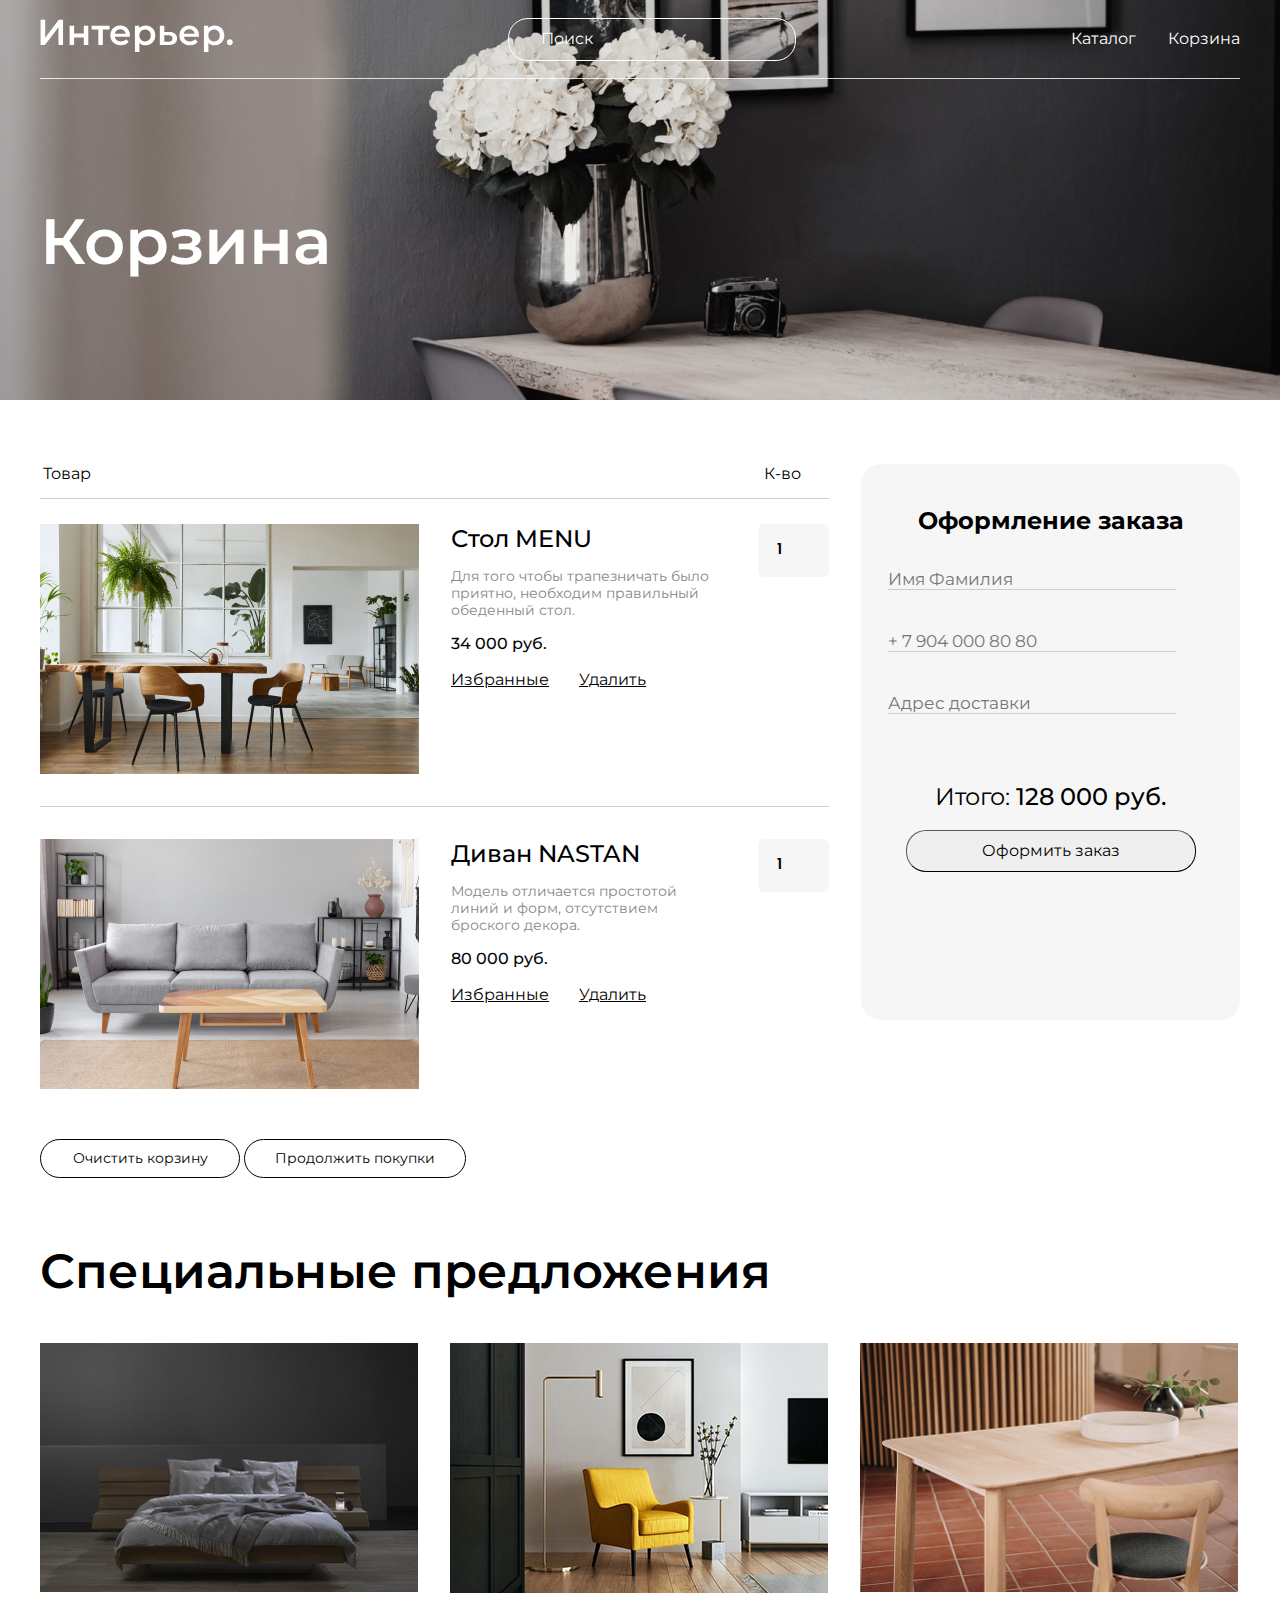
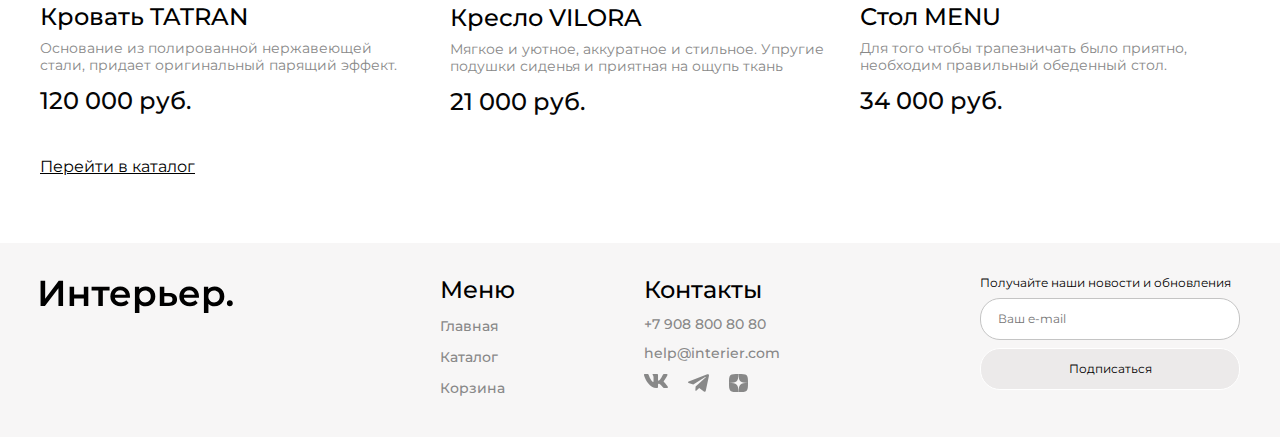
==== cart.html @ 6d40e0f6 "Add files via upload" ====
<!DOCTYPE html>
<html lang="en">

<head>
    <meta charset="UTF-8">
    <meta http-equiv="X-UA-Compatible" content="IE=edge">
    <meta name="viewport" content="width=device-width, initial-scale=1.0">
    <title>Интерьер для вас</title>
    <link rel="preconnect" href="https://fonts.googleapis.com">
    <link rel="preconnect" href="https://fonts.gstatic.com" crossorigin>
    <link
        href="https://fonts.googleapis.com/css2?family=Montserrat:ital,wght@0,100..900;1,100..900&family=Poppins:ital,wght@0,100;0,200;0,300;0,400;0,500;0,600;0,700;0,800;0,900;1,100;1,200;1,300;1,400;1,500;1,600;1,700;1,800;1,900&display=swap"
        rel="stylesheet">
    <link rel="stylesheet" type="text/css" href="./sass/styles.css">
</head>

<body>
    <div class="top top-cart center">
        <header class="header ">
            <a href="index.html">
                <img class="header__logo" src="./svg/logo.svg" alt="Логотип">
            </a>
            <input class="header__search" type="text" placeholder="Поиск" name="header-search" id="header-search">
            <nav class="header-menu">
                <a class=" header-menu__link" href="catalog.html">Каталог</a>
                <a class=" header-menu__link" href="cart.html">Корзина</a>
            </nav>
            <div class="header__mobil">
                <a href="#">
                    <svg width="17" height="16" viewBox="0 0 17 16" fill="none" xmlns="http://www.w3.org/2000/svg">
                        <path
                            d="M2.7515 1.99141C1.59282 3.14838 0.918906 4.70363 0.867092 6.34023C0.815278 7.97682 1.38946 9.57159 2.47264 10.7995C3.55581 12.0275 5.06645 12.7962 6.69672 12.9491C8.29727 13.0991 9.89485 12.6444 11.1757 11.6766L14.5069 15.0085L14.5069 15.0085C14.5897 15.0914 14.6881 15.1571 14.7963 15.2019C14.9046 15.2468 15.0206 15.2698 15.1377 15.2698C15.2549 15.2698 15.3709 15.2468 15.4791 15.2019C15.5873 15.1571 15.6857 15.0914 15.7685 15.0085C15.8514 14.9257 15.9171 14.8274 15.9619 14.7191C16.0068 14.6109 16.0298 14.4949 16.0298 14.3777C16.0298 14.2606 16.0068 14.1446 15.9619 14.0363C15.9171 13.9281 15.8514 13.8298 15.7685 13.7469L15.7685 13.7469L12.4368 10.416C13.4021 9.13496 13.8547 7.53846 13.7038 5.93943C13.5501 4.31054 12.7816 2.80139 11.5547 1.719C10.3277 0.636623 8.73451 0.0623154 7.09916 0.11292C5.46381 0.163525 3.90917 0.835233 2.7515 1.99141ZM2.7515 1.99141L2.82216 2.06217L2.7515 1.99141ZM10.5895 3.25366C11.0271 3.68416 11.3751 4.19703 11.6135 4.76269C11.8518 5.32835 11.9758 5.93561 11.9783 6.54944C11.9808 7.16327 11.8618 7.77152 11.628 8.3391C11.3943 8.90669 11.0505 9.42238 10.6164 9.85642C10.1824 10.2905 9.66668 10.6343 9.09909 10.868C8.53151 11.1018 7.92326 11.2208 7.30943 11.2183C6.6956 11.2158 6.08834 11.0918 5.52268 10.8535C4.95702 10.6151 4.44415 10.2671 4.01365 9.82954C3.15334 8.95509 2.67341 7.77613 2.6784 6.54944C2.6834 5.32275 3.17291 4.14773 4.04032 3.28033C4.90772 2.41292 6.08274 1.92341 7.30943 1.91841C8.53612 1.91342 9.71508 2.39335 10.5895 3.25366Z"
                            fill="white" stroke="white" stroke-width="0.2" />
                    </svg>

                </a>
                <a href="catalog.html">
                    <svg width="20" height="21" viewBox="0 0 20 21" fill="none" xmlns="http://www.w3.org/2000/svg">
                        <rect x="0.800537" y="0.900024" width="4.57143" height="4.57143" fill="white" />
                        <rect x="0.800537" y="8.21429" width="4.57143" height="4.57143" fill="white" />
                        <rect x="0.800537" y="15.5286" width="4.57143" height="4.57143" fill="white" />
                        <rect x="8.11401" y="8.21429" width="4.57143" height="4.57143" fill="white" />
                        <rect x="8.11401" y="15.5286" width="4.57143" height="4.57143" fill="white" />
                        <rect x="8.11401" y="0.900024" width="4.57143" height="4.57143" fill="white" />
                        <rect x="15.4285" y="8.21429" width="4.57143" height="4.57143" fill="white" />
                        <rect x="15.4285" y="15.5286" width="4.57143" height="4.57143" fill="white" />
                        <rect x="15.4285" y="0.900024" width="4.57143" height="4.57143" fill="white" />
                    </svg>

                </a>
                <a href="cart.html">
                    <svg width="25" height="25" viewBox="0 0 25 25" fill="none" xmlns="http://www.w3.org/2000/svg">
                        <path
                            d="M14.5834 20.8334C15.1359 20.8334 15.6658 20.6139 16.0566 20.2232C16.4473 19.8325 16.6667 19.3026 16.6667 18.75C16.6667 18.1975 16.4473 17.6676 16.0566 17.2769C15.6658 16.8862 15.1359 16.6667 14.5834 16.6667C14.0309 16.6667 13.501 16.8862 13.1103 17.2769C12.7196 17.6676 12.5001 18.1975 12.5001 18.75C12.5001 19.3026 12.7196 19.8325 13.1103 20.2232C13.501 20.6139 14.0309 20.8334 14.5834 20.8334ZM7.29174 20.8334C7.84428 20.8334 8.37418 20.6139 8.76488 20.2232C9.15558 19.8325 9.37508 19.3026 9.37508 18.75C9.37508 18.1975 9.15558 17.6676 8.76488 17.2769C8.37418 16.8862 7.84428 16.6667 7.29174 16.6667C6.73921 16.6667 6.20931 16.8862 5.81861 17.2769C5.4279 17.6676 5.20841 18.1975 5.20841 18.75C5.20841 19.3026 5.4279 19.8325 5.81861 20.2232C6.20931 20.6139 6.73921 20.8334 7.29174 20.8334ZM20.873 6.16981C21.133 6.16142 21.3796 6.05223 21.5606 5.86531C21.7416 5.6784 21.8428 5.42842 21.8428 5.16825C21.8428 4.90807 21.7416 4.6581 21.5606 4.47118C21.3796 4.28427 21.133 4.17507 20.873 4.16669H19.674C18.7345 4.16669 17.922 4.81877 17.7178 5.73544L16.4126 11.6125C16.2084 12.5292 15.3959 13.1813 14.4563 13.1813H6.63133L5.12924 7.17085H14.8636C15.1212 7.1591 15.3644 7.0485 15.5425 6.86205C15.7206 6.67561 15.82 6.42767 15.82 6.16981C15.82 5.91195 15.7206 5.66401 15.5425 5.47757C15.3644 5.29113 15.1212 5.18052 14.8636 5.16877H5.12924C4.82473 5.16868 4.5242 5.23802 4.25051 5.37151C3.97682 5.50501 3.73716 5.69915 3.54976 5.93917C3.36236 6.17919 3.23215 6.45878 3.16903 6.75668C3.10591 7.05458 3.11154 7.36295 3.1855 7.65835L4.68758 13.6667C4.79586 14.1002 5.046 14.4851 5.39821 14.7601C5.75042 15.0351 6.18447 15.1845 6.63133 15.1844H14.4563C15.368 15.1845 16.2524 14.8737 16.9636 14.3032C17.6748 13.7328 18.1701 12.9369 18.3678 12.0469L19.674 6.16981H20.873Z"
                            fill="white" />
                    </svg>

                </a>
            </div>

        </header>
        <h1 class="top__title top__title-big">Корзина</h1>
    </div>

    <main class="center">
        <section class="cart-box">
            <div class="cart-box__content">
                <article class="cart-box__header">
                    <p>Товар</p>
                    <p>К-во</p>
                </article>
                <article class="cart cart-pading cart-border">
                    <div class="cart__left">
                        <img class="cart__left_img" src="./img/product_006.jpg" alt="Стол MENU">
                        <div class="cart__info">
                            <a class="cart__name" href="product.html">Стол MENU</a>
                            <p class="cart__text">
                                Для того чтобы трапезничать было приятно, необходим правильный обеденный стол.
                            </p>
                            <p class="cart__price">34 000 руб.</p>
                            <div class="cart__link">
                                <a class="cart__link-text" href="#">Избранные</a>
                                <a class="cart__link-text" href="#">Удалить</a>
                            </div>
                        </div>
                    </div>
                    <input class="cart__count" type="number" min="0" value="1" placeholder="1" name="cart-count1"
                        id="cart-count1">
                </article>
                <article class="cart cart-pading cart-border cart-2">
                    <div class="cart__left">
                        <img class="cart__left_img" src="./img/product_009.jpg" alt="Диван NASTAN">
                        <div class="cart__info">
                            <a class="cart__name" href="product.html">Диван NASTAN</a>
                            <p class="cart__text">
                                Модель отличается простотой линий и форм, отсутствием броского декора.
                            </p>
                            <p class="cart__price">80 000 руб.</p>
                            <div class="cart__link">
                                <a class="cart__link-text" href="#">Избранные</a>
                                <a class="cart__link-text" href="#">Удалить</a>
                            </div>
                        </div>
                    </div>
                    <input class="cart__count" type="number" min="0" value="1" placeholder="1" name="cart-count2"
                        id="cart-count2">
                </article>
                <article class="cart__btn">
                    <button class="cart__button">
                        Очистить корзину
                    </button>
                    <!-- <button class="cart-box__button"> -->
                    <a class="cart__button-link" href="catalog.html">
                        Продолжить покупки
                    </a>
                    <!-- </button> -->
                </article>
            </div>

            <form class="cart-order cart-order__grid" action="#">
                <h3 class="cart-order__head">Оформление заказа</h3>
                <div class="cart-order__info">
                    <input class="cart-order__input" type="text" placeholder="Имя Фамилия" minlength="5" required
                        name="cart-order-name" id="cart-order-name">
                    <input class="cart-order__input" type="tel" placeholder="+ 7 904 000 80 80" required
                        name="cart-order-tel" id="cart-order-tel">
                    <input class="cart-order__input" type="text" placeholder="Адрес доставки" required
                        name="cart-order-adress" id="cart-order-adress">
                </div>
                <article class="cart-order__btn">
                    <p class="cart-order__sum">
                        Итого:
                        <span class="cart-order__sum-span">128 000 руб.</span>
                    </p>
                    <button class="cart-order__button" type="submit">
                        Оформить заказ
                    </button>
                </article>

            </form>
        </section>

        <section class="product-box ">
            <h2 class="product-box__title">Специальные предложения</h2>
            <div class="product-content">
                <article class="product pos-r">
                    <img class="product__img" src="./img/product_cart001.jpg" alt="Кровать TATRAN">
                    <div class="product__button pos-a">
                        <svg width="19" height="21" viewBox="0 0 19 21" fill="none" xmlns="http://www.w3.org/2000/svg">
                            <path
                                d="M4.39111 7V5C4.39111 3.67392 4.9179 2.40215 5.85558 1.46447C6.79326 0.526784 8.06503 0 9.39111 0C10.7172 0 11.989 0.526784 12.9266 1.46447C13.8643 2.40215 14.3911 3.67392 14.3911 5V7H17.3911C17.6563 7 17.9107 7.10536 18.0982 7.29289C18.2858 7.48043 18.3911 7.73478 18.3911 8V20C18.3911 20.2652 18.2858 20.5196 18.0982 20.7071C17.9107 20.8946 17.6563 21 17.3911 21H1.39111C1.1259 21 0.871543 20.8946 0.684006 20.7071C0.49647 20.5196 0.391113 20.2652 0.391113 20V8C0.391113 7.73478 0.49647 7.48043 0.684006 7.29289C0.871543 7.10536 1.1259 7 1.39111 7H4.39111ZM4.39111 9H2.39111V19H16.3911V9H14.3911V11H12.3911V9H6.39111V11H4.39111V9ZM6.39111 7H12.3911V5C12.3911 4.20435 12.075 3.44129 11.5124 2.87868C10.9498 2.31607 10.1868 2 9.39111 2C8.59546 2 7.8324 2.31607 7.26979 2.87868C6.70718 3.44129 6.39111 4.20435 6.39111 5V7Z"
                                fill="#C4C4C4" />
                        </svg>

                        <svg width="24" height="24" viewBox="0 0 24 24" fill="none" xmlns="http://www.w3.org/2000/svg">
                            <path
                                d="M12 21C11.355 20.428 10.626 19.833 9.85502 19.2H9.84502C7.13002 16.98 4.05302 14.468 2.69402 11.458C2.24754 10.4998 2.01093 9.45715 2.00001 8.40003C1.99703 6.94951 2.57879 5.55901 3.61383 4.54279C4.64887 3.52657 6.04981 2.97042 7.50002 3.00003C8.68065 3.00189 9.83586 3.34311 10.828 3.98303C11.264 4.26599 11.6584 4.60828 12 5.00003C12.3435 4.60982 12.7381 4.26773 13.173 3.98303C14.1648 3.34298 15.3197 3.00174 16.5 3.00003C17.9502 2.97042 19.3512 3.52657 20.3862 4.54279C21.4213 5.55901 22.003 6.94951 22 8.40003C21.9898 9.45884 21.7532 10.5032 21.306 11.463C19.947 14.473 16.871 16.984 14.156 19.2L14.146 19.208C13.374 19.837 12.646 20.432 12.001 21.008L12 21ZM7.50002 5.00003C6.56853 4.98837 5.67009 5.34487 5.00002 5.99203C4.35441 6.62619 3.99358 7.49507 3.99994 8.40003C4.01135 9.17053 4.18585 9.92988 4.51202 10.628C5.15353 11.9267 6.01913 13.1021 7.06902 14.1C8.06002 15.1 9.20002 16.068 10.186 16.882C10.459 17.107 10.737 17.334 11.015 17.561L11.19 17.704C11.457 17.922 11.733 18.148 12 18.37L12.013 18.358L12.019 18.353H12.025L12.034 18.346H12.039H12.044L12.062 18.331L12.103 18.298L12.11 18.292L12.121 18.284H12.127L12.136 18.276L12.8 17.731L12.974 17.588C13.255 17.359 13.533 17.132 13.806 16.907C14.792 16.093 15.933 15.126 16.924 14.121C17.9741 13.1236 18.8397 11.9485 19.481 10.65C19.8131 9.94583 19.9901 9.17853 20.0001 8.40003C20.0042 7.49786 19.6435 6.63232 19 6.00003C18.3312 5.34995 17.4326 4.99051 16.5 5.00003C15.3619 4.99035 14.274 5.46739 13.51 6.31103L12 8.05103L10.49 6.31103C9.72609 5.46739 8.6381 4.99035 7.50002 5.00003Z"
                                fill="#C4C4C4" />
                        </svg>

                    </div>
                    <a class="product__name" href="product.html">Кровать TATRAN</a>
                    <p class="product__text">Основание из полированной нержавеющей стали, придает оригинальный
                        парящий эффект.</p>
                    <p class="product__price">120 000 руб.</p>
                </article>
                <article class="product pos-r">
                    <img class="product__img" src="./img/product_cart002.jpg" alt="Желтое кресло">
                    <div class="product__button pos-a">
                        <svg width="19" height="21" viewBox="0 0 19 21" fill="none" xmlns="http://www.w3.org/2000/svg">
                            <path
                                d="M4.39111 7V5C4.39111 3.67392 4.9179 2.40215 5.85558 1.46447C6.79326 0.526784 8.06503 0 9.39111 0C10.7172 0 11.989 0.526784 12.9266 1.46447C13.8643 2.40215 14.3911 3.67392 14.3911 5V7H17.3911C17.6563 7 17.9107 7.10536 18.0982 7.29289C18.2858 7.48043 18.3911 7.73478 18.3911 8V20C18.3911 20.2652 18.2858 20.5196 18.0982 20.7071C17.9107 20.8946 17.6563 21 17.3911 21H1.39111C1.1259 21 0.871543 20.8946 0.684006 20.7071C0.49647 20.5196 0.391113 20.2652 0.391113 20V8C0.391113 7.73478 0.49647 7.48043 0.684006 7.29289C0.871543 7.10536 1.1259 7 1.39111 7H4.39111ZM4.39111 9H2.39111V19H16.3911V9H14.3911V11H12.3911V9H6.39111V11H4.39111V9ZM6.39111 7H12.3911V5C12.3911 4.20435 12.075 3.44129 11.5124 2.87868C10.9498 2.31607 10.1868 2 9.39111 2C8.59546 2 7.8324 2.31607 7.26979 2.87868C6.70718 3.44129 6.39111 4.20435 6.39111 5V7Z"
                                fill="#C4C4C4" />
                        </svg>

                        <svg width="24" height="24" viewBox="0 0 24 24" fill="none" xmlns="http://www.w3.org/2000/svg">
                            <path
                                d="M12 21C11.355 20.428 10.626 19.833 9.85502 19.2H9.84502C7.13002 16.98 4.05302 14.468 2.69402 11.458C2.24754 10.4998 2.01093 9.45715 2.00001 8.40003C1.99703 6.94951 2.57879 5.55901 3.61383 4.54279C4.64887 3.52657 6.04981 2.97042 7.50002 3.00003C8.68065 3.00189 9.83586 3.34311 10.828 3.98303C11.264 4.26599 11.6584 4.60828 12 5.00003C12.3435 4.60982 12.7381 4.26773 13.173 3.98303C14.1648 3.34298 15.3197 3.00174 16.5 3.00003C17.9502 2.97042 19.3512 3.52657 20.3862 4.54279C21.4213 5.55901 22.003 6.94951 22 8.40003C21.9898 9.45884 21.7532 10.5032 21.306 11.463C19.947 14.473 16.871 16.984 14.156 19.2L14.146 19.208C13.374 19.837 12.646 20.432 12.001 21.008L12 21ZM7.50002 5.00003C6.56853 4.98837 5.67009 5.34487 5.00002 5.99203C4.35441 6.62619 3.99358 7.49507 3.99994 8.40003C4.01135 9.17053 4.18585 9.92988 4.51202 10.628C5.15353 11.9267 6.01913 13.1021 7.06902 14.1C8.06002 15.1 9.20002 16.068 10.186 16.882C10.459 17.107 10.737 17.334 11.015 17.561L11.19 17.704C11.457 17.922 11.733 18.148 12 18.37L12.013 18.358L12.019 18.353H12.025L12.034 18.346H12.039H12.044L12.062 18.331L12.103 18.298L12.11 18.292L12.121 18.284H12.127L12.136 18.276L12.8 17.731L12.974 17.588C13.255 17.359 13.533 17.132 13.806 16.907C14.792 16.093 15.933 15.126 16.924 14.121C17.9741 13.1236 18.8397 11.9485 19.481 10.65C19.8131 9.94583 19.9901 9.17853 20.0001 8.40003C20.0042 7.49786 19.6435 6.63232 19 6.00003C18.3312 5.34995 17.4326 4.99051 16.5 5.00003C15.3619 4.99035 14.274 5.46739 13.51 6.31103L12 8.05103L10.49 6.31103C9.72609 5.46739 8.6381 4.99035 7.50002 5.00003Z"
                                fill="#C4C4C4" />
                        </svg>

                    </div>
                    <a class="product__name" href="product.html">Кресло VILORA</a>
                    <p class="product__text">Мягкое и уютное, аккуратное и стильное. Упругие подушки сиденья и
                        приятная на ощупь ткань</p>
                    <p class="product__price">21 000 руб.</p>
                </article>
                <article class="product pos-r">
                    <img class="product__img" src="./img/product_cart003.jpg" alt="Стол MENU">
                    <div class="product__button pos-a">
                        <svg width="19" height="21" viewBox="0 0 19 21" fill="none" xmlns="http://www.w3.org/2000/svg">
                            <path
                                d="M4.39111 7V5C4.39111 3.67392 4.9179 2.40215 5.85558 1.46447C6.79326 0.526784 8.06503 0 9.39111 0C10.7172 0 11.989 0.526784 12.9266 1.46447C13.8643 2.40215 14.3911 3.67392 14.3911 5V7H17.3911C17.6563 7 17.9107 7.10536 18.0982 7.29289C18.2858 7.48043 18.3911 7.73478 18.3911 8V20C18.3911 20.2652 18.2858 20.5196 18.0982 20.7071C17.9107 20.8946 17.6563 21 17.3911 21H1.39111C1.1259 21 0.871543 20.8946 0.684006 20.7071C0.49647 20.5196 0.391113 20.2652 0.391113 20V8C0.391113 7.73478 0.49647 7.48043 0.684006 7.29289C0.871543 7.10536 1.1259 7 1.39111 7H4.39111ZM4.39111 9H2.39111V19H16.3911V9H14.3911V11H12.3911V9H6.39111V11H4.39111V9ZM6.39111 7H12.3911V5C12.3911 4.20435 12.075 3.44129 11.5124 2.87868C10.9498 2.31607 10.1868 2 9.39111 2C8.59546 2 7.8324 2.31607 7.26979 2.87868C6.70718 3.44129 6.39111 4.20435 6.39111 5V7Z"
                                fill="#C4C4C4" />
                        </svg>

                        <svg width="24" height="24" viewBox="0 0 24 24" fill="none" xmlns="http://www.w3.org/2000/svg">
                            <path
                                d="M12 21C11.355 20.428 10.626 19.833 9.85502 19.2H9.84502C7.13002 16.98 4.05302 14.468 2.69402 11.458C2.24754 10.4998 2.01093 9.45715 2.00001 8.40003C1.99703 6.94951 2.57879 5.55901 3.61383 4.54279C4.64887 3.52657 6.04981 2.97042 7.50002 3.00003C8.68065 3.00189 9.83586 3.34311 10.828 3.98303C11.264 4.26599 11.6584 4.60828 12 5.00003C12.3435 4.60982 12.7381 4.26773 13.173 3.98303C14.1648 3.34298 15.3197 3.00174 16.5 3.00003C17.9502 2.97042 19.3512 3.52657 20.3862 4.54279C21.4213 5.55901 22.003 6.94951 22 8.40003C21.9898 9.45884 21.7532 10.5032 21.306 11.463C19.947 14.473 16.871 16.984 14.156 19.2L14.146 19.208C13.374 19.837 12.646 20.432 12.001 21.008L12 21ZM7.50002 5.00003C6.56853 4.98837 5.67009 5.34487 5.00002 5.99203C4.35441 6.62619 3.99358 7.49507 3.99994 8.40003C4.01135 9.17053 4.18585 9.92988 4.51202 10.628C5.15353 11.9267 6.01913 13.1021 7.06902 14.1C8.06002 15.1 9.20002 16.068 10.186 16.882C10.459 17.107 10.737 17.334 11.015 17.561L11.19 17.704C11.457 17.922 11.733 18.148 12 18.37L12.013 18.358L12.019 18.353H12.025L12.034 18.346H12.039H12.044L12.062 18.331L12.103 18.298L12.11 18.292L12.121 18.284H12.127L12.136 18.276L12.8 17.731L12.974 17.588C13.255 17.359 13.533 17.132 13.806 16.907C14.792 16.093 15.933 15.126 16.924 14.121C17.9741 13.1236 18.8397 11.9485 19.481 10.65C19.8131 9.94583 19.9901 9.17853 20.0001 8.40003C20.0042 7.49786 19.6435 6.63232 19 6.00003C18.3312 5.34995 17.4326 4.99051 16.5 5.00003C15.3619 4.99035 14.274 5.46739 13.51 6.31103L12 8.05103L10.49 6.31103C9.72609 5.46739 8.6381 4.99035 7.50002 5.00003Z"
                                fill="#C4C4C4" />
                        </svg>

                    </div>
                    <a class="product__name" href="product.html">Стол MENU</a>
                    <p class="product__text">Для того чтобы трапезничать было приятно, необходим правильный
                        обеденный стол.</p>
                    <p class="product__price">34 000 руб.</p>
                </article>

            </div>
        </section>
        <a href="catalog.html" class="catalog-link">Перейти в каталог</a>

    </main>

    <footer class="footer center">
        <a class="footer__logo" href="index.html">
            <img src="./svg/logo_black.svg" alt="Логотип">
        </a>
        <div class="footer__content">
            <section class="footer__info">
                <article class="footer__item">
                    <h4 class="footer__head">Меню</h4>
                    <nav class="footer__nav">
                        <ul>
                            <li><a class="footer__link " href="index.html">Главная</a></li>
                            <li><a class="footer__link " href="catalog.html">Каталог</a></li>
                            <li><a class="footer__link " href="cart.html">Корзина</a></li>
                        </ul>
                    </nav>
                </article>
                <article class="footer__item">
                    <h4 class="footer__head">Контакты</h4>
                    <a class="footer__link " href="tel:+79088008080">+7 908 800 80 80</a>
                    <a class="footer__link " href="malito:help@interier.com">help@interier.com</a>
                    <div class="footer__icons">
                        <a class="footer__link " href="#">
                            <svg width="24" height="14" viewBox="0 0 24 14" fill="none"
                                xmlns="http://www.w3.org/2000/svg">
                                <path fill-rule="evenodd" clip-rule="evenodd" class="footer__svg-fill"
                                    d="M23.45 0.948C23.616 0.402 23.45 0 22.655 0H20.03C19.362 0 19.054 0.347 18.887 0.73C18.887 0.73 17.552 3.926 15.661 6.002C15.049 6.604 14.771 6.795 14.437 6.795C14.27 6.795 14.019 6.604 14.019 6.057V0.948C14.019 0.292 13.835 0 13.279 0H9.151C8.734 0 8.483 0.304 8.483 0.593C8.483 1.214 9.429 1.358 9.526 3.106V6.904C9.526 7.737 9.373 7.888 9.039 7.888C8.149 7.888 5.984 4.677 4.699 1.003C4.45 0.288 4.198 0 3.527 0H0.9C0.15 0 0 0.347 0 0.73C0 1.412 0.89 4.8 4.145 9.281C6.315 12.341 9.37 14 12.153 14C13.822 14 14.028 13.632 14.028 12.997V10.684C14.028 9.947 14.186 9.8 14.715 9.8C15.105 9.8 15.772 9.992 17.33 11.467C19.11 13.216 19.403 14 20.405 14H23.03C23.78 14 24.156 13.632 23.94 12.904C23.702 12.18 22.852 11.129 21.725 9.882C21.113 9.172 20.195 8.407 19.916 8.024C19.527 7.533 19.638 7.314 19.916 6.877C19.916 6.877 23.116 2.451 23.449 0.948H23.45Z" />
                            </svg>
                        </a>
                        <a class="footer__link " href="#">
                            <svg width="21" height="18" viewBox="0 0 21 18" fill="none"
                                xmlns="http://www.w3.org/2000/svg">
                                <path class="footer__svg-fill"
                                    d="M19.2957 0.363004L0.690684 7.57461C-0.0580144 7.91045 -0.311245 8.58298 0.509724 8.94798L5.28271 10.4727L16.8232 3.30353C17.4533 2.85347 18.0984 2.97348 17.5433 3.46858L7.63159 12.4893L7.32024 16.3069C7.60862 16.8964 8.13666 16.8991 8.47348 16.6061L11.2157 13.998L15.9122 17.533C17.003 18.1821 17.5965 17.7632 17.8312 16.5735L20.9117 1.91163C21.2315 0.447168 20.6861 -0.19809 19.2957 0.363004Z" />
                            </svg>
                        </a>
                        <a class="footer__link" href="#">
                            <svg width="19" height="18" viewBox="0 0 19 18" fill="none"
                                xmlns="http://www.w3.org/2000/svg">
                                <path class="footer__svg-fill"
                                    d="M11.3326 10.7357C9.83979 12.195 9.73122 14.0143 9.60229 18C13.5244 18 16.2319 17.9871 17.6298 16.7014C18.9869 15.3771 19.0005 12.69 19.0005 9.09643C14.7934 9.225 12.873 9.32143 11.3326 10.7357ZM0.00050354 9.09643C0.00050354 12.69 0.014075 15.3771 1.37122 16.7014C2.76907 17.9871 5.47657 18 9.39872 18C9.263 14.0143 9.16122 12.195 7.66836 10.7357C6.128 9.32143 4.20765 9.21857 0.00050354 9.09643ZM9.39872 0C5.48336 0 2.76907 0.0128571 1.37122 1.29857C0.014075 2.62286 0.00050354 5.31 0.00050354 8.90357C4.20765 8.775 6.128 8.67857 7.66836 7.26429C9.16122 5.805 9.26979 3.98571 9.39872 0ZM11.3326 7.26429C9.83979 5.805 9.73122 3.98571 9.60229 0C13.5244 0 16.2319 0.0128571 17.6298 1.29857C18.9869 2.62286 19.0005 5.31 19.0005 8.90357C14.7934 8.775 12.873 8.67857 11.3326 7.26429Z" />
                            </svg>
                        </a>
                    </div>
                </article>
            </section>
            <form class="footer-form">
                <p class="footer-form__news">Получайте наши новости и обновления</p>
                <input class="footer-form__mail" type="email" placeholder="Ваш e-mail" name="footer-mail"
                    id="footer-mail">
                <button class="footer-form__button">Подписаться</button>
            </form>

        </div>
    </footer>

</body>

</html>
---- sass/styles.css ----
@charset "UTF-8";
* {
  margin: 0;
  padding: 0;
}

body {
  font-family: "Montserrat", serif;
}

a {
  font-family: inherit;
  font-weight: normal;
  text-decoration: none;
  font-size: 16px;
  line-height: 24px;
  color: #ffffff;
}
a:hover {
  font-family: inherit;
  text-decoration: underline;
  transition: background-color 1s;
}

ul {
  list-style-type: none;
}

input {
  font-family: inherit;
}
input::-moz-placeholder {
  font-family: inherit;
  font-size: 1.2em;
}
input::placeholder {
  font-family: inherit;
  font-size: 1.2em;
}

button {
  font-family: inherit;
}
button::-moz-placeholder {
  font-family: inherit;
}
button::placeholder {
  font-family: inherit;
}
button:hover {
  transition: background-color 1s;
}

.center {
  padding-left: calc(50% - 600px);
  padding-right: calc(50% - 600px);
}

.pos-r {
  position: relative;
}

.pos-a {
  position: absolute;
  z-index: 1;
}

.top {
  background-repeat: no-repeat;
  background-size: cover;
  background-position: center;
  border: 2px;
}
.top-index {
  height: 735px;
  background-image: url(../img/header_index.jpg);
}
.top-catalog {
  height: 400px;
  background-image: url(../img/header_catalog.jpg);
}
.top-cart {
  height: 400px;
  background-image: url(../img/header_cart.jpg);
}
.top__content {
  width: 792px;
  margin-top: 34px;
  padding-bottom: 32px;
  display: flex;
  flex-direction: column;
  flex-wrap: wrap;
  gap: 16px;
}
.top__title {
  /* Для заголовка h1 (Всё, чего заслуживает ваш дом): */
  margin-top: 30px;
  max-width: 95%;
  font-weight: 600;
  font-size: 64px;
  line-height: 70px;
  color: #ffffff;
}
.top__title-big {
  margin-top: 127px;
}
.top__text {
  /* Параграфу p (Наша мебель — ваше отражение): */
  font-size: 24px;
  line-height: 32px;
  color: #ffffff;
}

.header {
  padding-top: 17.5px;
  padding-bottom: 17.5px;
  border-bottom: 0.5px solid rgba(255, 255, 255, 0.8);
  display: flex;
  justify-content: space-between;
  align-items: center;
  flex-wrap: wrap;
  /* &__logo { } */
}
.header__search {
  width: 288px;
  background: transparent;
  outline: none;
  border: 1px solid #ffffff;
  box-sizing: border-box;
  border-radius: 20px;
  padding-left: 32px;
  padding-top: 10.5px;
  padding-bottom: 10.5px;
  font-weight: normal;
  font-size: 16px;
  line-height: 20px;
  color: #ffffff;
}
.header__search::-moz-placeholder {
  font-size: 16px;
  color: #ffffff;
}
.header__search::placeholder {
  font-size: 16px;
  color: #ffffff;
}
.header__search:focus {
  border: 1px solid #ffffff;
  outline: none;
  color: #ffffff;
}
.header-menu {
  display: flex;
  flex-direction: row;
  align-items: center;
  flex-wrap: wrap;
  gap: 32px;
  /* &__item {} */
  /* &__item {} */
}
.header-menu__link {
  /* Для верхних ссылок «Каталог» и «Корзина» в шапке сайта: */
  line-height: 20px;
}
.header__mobil {
  display: none;
}

.for {
  margin-top: 64px;
}
.for__title {
  font-weight: 600;
  font-size: 48px;
  line-height: 100%;
  /* text-align: center; */
}
.for__content {
  margin-top: 32px;
  display: grid;
  grid-template-columns: repeat(12, 1fr);
  flex-wrap: wrap;
  -moz-column-gap: 32px;
       column-gap: 32px;
  row-gap: 31px;
}
.for__content_cat {
  -moz-column-gap: 31px;
       column-gap: 31px;
  row-gap: 58px;
}
.for__item {
  height: 415px;
  grid-column: span 4;
  font-weight: 600;
  font-size: 34px;
  line-height: 41.45px;
  color: #ffffff;
  display: flex;
  flex-direction: row;
  align-items: center;
  justify-content: center;
  background-repeat: no-repeat;
  background-size: cover;
  background-position: center;
}
.for__item_big {
  grid-column: span 6;
}
.for__item-1 {
  background-image: url(../img/for-1.jpg);
}
.for__item-2 {
  background-image: url(../img/for-2.jpg);
}
.for__item-3 {
  background-image: url(../img/for-3.jpg);
}
.for__item-4 {
  background-image: url(../img/for-4.jpg);
}
.for__item-5 {
  background-image: url(../img/for-5.jpg);
}
.for__item-11 {
  background-image: url(../img/product_cat001.jpg);
}
.for__item-12 {
  background-image: url(../img/product_cat002.jpg);
}
.for__item-13 {
  background-image: url(../img/product_cat003.jpg);
}
.for__item-14 {
  background-image: url(../img/product_cat004.jpg);
}
.for__item-15 {
  background-image: url(../img/product_cat005.jpg);
}
.for__item-16 {
  background-image: url(../img/product_cat006.jpg);
}
.for__item-cat {
  grid-column: span 4;
}
.for__cat {
  width: 378px;
  height: 250px;
  display: flex;
  flex-direction: row;
  align-items: start;
  justify-content: right;
  gap: 21px;
}
.for__cat:hover .for__icon {
  display: block;
}
.for__icon {
  height: 20px;
  padding-top: 10px;
  padding-right: 10px;
  display: none;
}
.for__name {
  /* Заголовку h3 (Кресло VILORA): */
  display: block;
  margin-top: 10px;
  text-decoration: none;
  font-weight: 500;
  font-size: 24px;
  font-style: normal;
  line-height: 29px;
  color: #000000;
}
.for__text {
  /* Параграфу p (Мягкое и уютное, аккуратное и стильное. Упругие подушки, сиденья и приятная на ощупь ткань): */
  margin-top: 8px;
  font-size: 14px;
  font-style: normal;
  font-weight: normal;
  line-height: 17px;
  color: #888888;
}
.for__price {
  margin-top: 22px;
  font-weight: 500;
  font-size: 24px;
  line-height: 100%;
  color: #050505;
}

.product-box {
  margin-top: 64px;
  /* .product-box__link{} */
}
.product-box__title {
  /* Заголовку h2 (Специальные предложения): */
  font-style: normal;
  font-weight: 600;
  font-size: 48px;
  line-height: 59px;
  color: #000000;
}

.product-content {
  margin-top: 32px;
  display: flex;
  flex-wrap: wrap;
  -moz-column-gap: 32px;
       column-gap: 32px;
  row-gap: 56px;
}

.product {
  padding-top: 10px;
  width: 378px;
  display: flex;
  flex-direction: column;
}
.product:hover .product__button {
  opacity: 1;
  overflow: visible;
}
.product__button {
  position: absolute;
  top: 10px;
  right: 10px;
  display: flex;
  gap: 21px;
  overflow: hidden;
  opacity: 0;
}
.product__icon {
  width: 20px;
  height: 20px;
  padding-top: 10px;
  padding-right: 10px;
}
.product__name {
  /* Заголовку h3 (Кресло VILORA): */
  margin-top: 10px;
  text-decoration: none;
  font-weight: 500;
  font-size: 24px;
  font-style: normal;
  line-height: 29px;
  color: #000000;
}
.product__text {
  /* Параграфу p (Мягкое и уютное, аккуратное и стильное. Упругие подушки, сиденья и приятная на ощупь ткань): */
  margin-top: 9px;
  font-size: 14px;
  font-style: normal;
  font-weight: normal;
  line-height: 17px;
  color: #888888;
}
.product__price-box {
  display: flex;
  flex-direction: row;
  flex-wrap: nowrap;
  gap: 32px;
}
.product__price {
  margin-top: 12px;
  font-weight: 500;
  font-size: 24px;
  line-height: 29px;
  color: #050505;
}
.product__sale {
  /* Параграфу p (21 000): */
  color: #050505;
}
.product__through {
  /* Параграфу p (28 000): */
  color: #888888;
  text-decoration-line: line-through;
}

.catalog-link {
  /* Ссылке <a href="catalog.html">Перейти в каталог</a> */
  font-weight: 400;
  font-size: 16px;
  line-height: 24px;
  text-decoration: underline;
  text-decoration-style: solid;
  text-decoration-thickness: Auto;
  color: #000000;
  display: block;
  margin-top: 39px;
}
.catalog-link:hover {
  color: #888888;
  text-decoration: none;
}

.footer {
  margin-top: 64px;
  padding-top: 32px;
  padding-bottom: 40px;
  background-color: #F7F6F6;
  display: flex;
  justify-content: space-between;
  flex-wrap: wrap;
}
.footer__logo {
  margin-top: 5px;
}
.footer__content {
  box-sizing: border-box;
  width: 800px;
  display: flex;
  justify-content: space-between;
  flex-wrap: wrap;
}
.footer__info {
  display: flex;
  gap: 129px;
  align-content: space-between;
}
.footer__item {
  display: flex;
  flex-direction: column;
  gap: 12px;
}
.footer__head {
  /* Заголовку h4 (Меню и Контакты): */
  font-weight: 500;
  font-size: 24px;
  line-height: 29px;
  color: #000000;
}
.footer__nav > ul {
  display: flex;
  flex-direction: column;
  gap: 12px;
}
.footer__link {
  /* Нижним ссылкам в подвале сайта (Главная, Каталог, Корзина, номер телефона и email): */
  font-weight: 500;
  font-size: 14px;
  line-height: 17px;
  text-decoration: none;
  color: #888888;
}
.footer__icons {
  display: flex;
  flex-direction: row;
  gap: 20px;
}
.footer__svg-fill {
  fill: #888888;
}
.footer__svg-fill:hover {
  fill: #000000;
}
.footer-form {
  box-sizing: border-box;
  display: flex;
  flex-direction: column;
  gap: 8px;
}
.footer-form__news {
  /* Параграфу p (Получайте наши новости и обновления): */
  font-size: 12px;
  line-height: 15px;
  color: #000000;
  font-weight: 400;
}
.footer-form__mail {
  /* Полю ввода <input type="email">: */
  width: 260px;
  background: #ffffff;
  border: 1px solid #c4c4c4;
  box-sizing: border-box;
  border-radius: 20px;
  color: #c4c4c4;
  font-weight: 400;
  font-size: 12px;
  line-height: 15px;
  padding-left: 17px;
  padding-top: 12px;
  padding-bottom: 13px;
}
.footer-form__mail::-moz-placeholder {
  font-size: 12px;
}
.footer-form__mail::placeholder {
  font-size: 12px;
}
.footer-form__button {
  /* Кнопке <button>Подписаться</button>: */
  width: 260px;
  font-family: inherit;
  background: rgba(222, 215, 215, 0.41);
  border: 1px solid #ffffff;
  box-sizing: border-box;
  border-radius: 20px;
  font-size: 12px;
  line-height: 15px;
  color: #000000;
  font-weight: 400;
  padding-top: 12px;
  padding-bottom: 13px;
}
.footer-form__button:hover {
  border: 1px solid #000000;
  background-color: #000000;
  color: #ffffff;
}

.menu-catalog {
  display: flex;
  flex-direction: row;
  align-items: center;
  justify-content: space-between;
  margin-bottom: 9px;
}

.nav-catalog {
  display: flex;
  flex-direction: row;
  gap: 10px;
}
.nav-catalog__link {
  /* Для верхних ссылок «Каталог» и «Корзина» в шапке сайта: */
  font-weight: 400;
  font-size: 16px;
  line-height: 32px;
  color: #000000;
  text-decoration: none;
}

.select-catalog {
  display: flex;
  flex-wrap: wrap;
  gap: 10px;
}
.select-catalog__btn {
  -webkit-appearance: none;
     -moz-appearance: none;
          appearance: none;
  background-image: url(../svg/Polygon1.svg);
  background-color: #ffffff;
  background-position: calc(100% - 22px) center;
  background-repeat: no-repeat;
  box-sizing: border-box;
  font-family: inherit;
  text-align: left;
  font-size: 16px;
  line-height: 19.5px;
  color: #000000;
  border: 1px solid #c4c4c4;
  border-radius: 20px;
  padding-left: 21px;
  padding-top: 9px;
  padding-bottom: 11px;
}
.select-catalog__filter {
  font-weight: 500;
  width: 182px;
}
.select-catalog__filter-link {
  text-decoration: none;
  display: inline-block;
  font-family: inherit;
}
.select-catalog__filter-link:hover {
  text-decoration: none;
  font-family: inherit;
}
.select-catalog__popularity {
  font-weight: 400;
  width: 227px;
}

.form-filter {
  max-width: 541.5px;
  top: calc(100% + 14px);
  right: 0;
  box-shadow: 0px 4px 67px 12px rgba(0, 0, 0, 0.32);
  box-sizing: border-box;
  background-color: #fff;
  padding: 40px 48px;
  display: flex;
  flex-direction: column;
}
.form-filter__info {
  display: flex;
  -moz-column-gap: 65px;
       column-gap: 65px;
}
.form-filter__type {
  width: 190.5px;
  display: flex;
  flex-direction: column;
  gap: 32px;
}
.form-filter__btn {
  display: flex;
  justify-content: flex-end;
}
.form-filter__submit {
  margin-top: 36px;
  padding-top: 10px;
  padding-bottom: 10px;
  border-radius: 20px;
  background-color: transparent;
  width: 190px;
  font-weight: 400;
  font-size: 16px;
  line-height: 19.5px;
  text-align: center;
}

.filter {
  border: 0; /* Черная граница */
  font-weight: 400;
  font-size: 14px;
  line-height: 17.07px;
  background-color: transparent;
}
.filter__legend {
  margin-bottom: 14px;
  font-weight: 500;
  font-size: 16px;
  line-height: 19.5px;
}
.filter__check {
  margin-top: 2px;
  display: flex;
  row-gap: 14px;
  flex-direction: column;
}
.filter__radio {
  display: none; /* Скрываем стандартные радиокнопки */
}
.filter__radio + label {
  /* Устанавливаем относительное позиционирование метки */
  position: relative;
  /* Меняем курсор мыши при наведении на метку */
  cursor: pointer;
  /* Добавляем отступ слева для размещения стилизованного элемента */
  padding-left: 29px;
}
.filter__radio + label::before {
  content: ""; /* Содержимое пусто, но стиль будет применен */
  position: absolute; /* Устанавливаем абсолютное позиционирование */
  left: 0; /* Выравниваем по левой стороне метки */
  top: 50%; /* Центрируем по вертикали относительно метки */
  transform: translateY(-50%); /* Поправка для точного центрирования */
  width: 15px; /* Ширина стилизованного элемента */
  height: 15px; /* Высота стилизованного элемента */
  border: 1px solid #888888; /* Черная граница */
  border-radius: 50%; /* Скругляем углы до состояния круга */
  background: #fff; /* Белый фон внутри элемента */
}
.filter__radio:checked + label::before {
  content: ""; /* Содержимое пусто, но стиль будет применен */
  position: absolute; /* Устанавливаем абсолютное позиционирование */
  left: 0; /* Выравниваем по левой стороне метки */
  top: 50%; /* Центрируем по вертикали относительно метки */
  transform: translateY(-50%); /* Поправка для точного центрирования */
  width: 15px; /* Ширина стилизованного элемента */
  height: 15px; /* Высота стилизованного элемента */
  border: 1px solid #000000; /* Черная граница */
  border-radius: 50%; /* Скругляем углы до состояния круга */
  background: #fff; /* Белый фон внутри элемента */
}
.filter__radio:checked + label::after {
  content: ""; /* Содержимое пусто, но стиль будет применен */
  position: absolute; /* Устанавливаем абсолютное позиционирование */
  left: 5px; /* Выравниваем по левой стороне метки со сдвигом */
  top: 50%; /* Центрируем по вертикали относительно метки */
  transform: translateY(-50%); /* Поправка для точного центрирования */
  width: 8.5px; /* Ширина кружка внутри стилизованного элемента */
  height: 8px; /* Высота кружка внутри стилизованного элемента */
  background-image: url(../svg/Vector1.svg);
}
.filter__color {
  display: grid;
  grid-template-columns: repeat(7, 1fr);
  grid-template-rows: 15px 15px;
  row-gap: 14px;
}

.label {
  /* Устанавливаем относительное позиционирование метки */
  position: relative;
  /* Добавляем отступ слева для размещения стилизованного элемента */
  padding-left: 29px;
  /* Меняем курсор мыши при наведении на метку */
  cursor: pointer;
}
.label::before {
  content: ""; /* Содержимое пусто, но стиль будет применен */
  position: absolute; /* Устанавливаем абсолютное позиционирование */
  left: 0; /* Выравниваем по левой стороне метки */
  top: 50%; /* Центрируем по вертикали относительно метки */
  transform: translateY(-50%); /* Поправка для точного центрирования */
  width: 14px; /* Ширина стилизованного элемента */
  height: 14px; /* Высота стилизованного элемента */
  border-radius: 0; /* Небольшое скругление углов */
}

.checkbox {
  display: none; /* Скрываем стандартные флажки */
}
.checkbox:checked + .label::before {
  width: 15px; /* Ширина стилизованного элемента */
  height: 15px; /* Высота стилизованного элемента */
  border: 1px solid #000000; /* Черная граница */
}
.checkbox:checked + .label::after {
  content: ""; /* Содержимое пусто, но стиль будет применен */
  position: absolute; /* Устанавливаем абсолютное позиционирование */
  left: 4px; /* Выравниваем по левой стороне метки со сдвигом */
  top: 50%; /* Центрируем по вертикали относительно метки */
  transform: translateY(-50%); /* Поправка для точного центрирования */
  width: 8.5px; /* Ширина кружка внутри стилизованного элемента */
  height: 8px; /* Высота кружка внутри стилизованного элемента */
  background-repeat: no-repeat;
  background-position: center;
}
.checkbox:checked + .label::after {
  background-image: url("data:image/svg+xml;charset=UTF-8,%3csvg width='8' height='8' viewBox='0 0 8 8' fill='none' xmlns='http://www.w3.org/2000/svg'%3e%3cpath d='M1 3.5L4.5 7L7.5 1' stroke='black'/%3e%3c/svg%3e ");
}
.checkbox-item:nth-child(2) > .checkbox:checked + .label::after {
  background-image: url("data:image/svg+xml;charset=UTF-8,%3csvg width='8' height='8' viewBox='0 0 8 8' fill='none' xmlns='http://www.w3.org/2000/svg'%3e%3cpath d='M1 3.5L4.5 7L7.5 1' stroke='black'/%3e%3c/svg%3e ");
}
.checkbox-item:nth-child(2) > .checkbox:checked + .label::after {
  background-image: url("data:image/svg+xml;charset=UTF-8,%3csvg width='8' height='8' viewBox='0 0 8 8' fill='none' xmlns='http://www.w3.org/2000/svg'%3e%3cpath d='M1 3.5L4.5 7L7.5 1' stroke='white'/%3e%3c/svg%3e ");
}
.checkbox-color1::before {
  border: 1px solid #888888;
  background: #ffffff;
}
.checkbox-color2::before {
  background: #000000;
  border: 1px solid #000000;
}
.checkbox-color3::before {
  background: #737373;
  border: 1px solid #737373;
}
.checkbox-color4::before {
  background: #ff0000;
  border: 1px solid #ff0000;
}
.checkbox-color5::before {
  background: #ff7a41;
  border: 2px solid #ff7a41;
}
.checkbox-color6::before {
  background: #f2cb01;
  border: 1px solid #f2cb01;
}
.checkbox-color7::before {
  background: #00bf2a;
  border: 1px solid #00bf2a;
}
.checkbox-color11::before {
  background: #1ccc97;
  border: 1px solid #1ccc97;
}
.checkbox-color12::before {
  background: #009fe3;
  border: 1px solid #009fe3;
}
.checkbox-color13::before {
  background: #000af8;
  border: 1px solid #000af8;
}
.checkbox-color14::before {
  background: #6710d6;
  border: 1px solid #6710d6;
}
.checkbox-color15::before {
  background: #9d0db5;
  border: 1px solid #9d0db5;
}
.checkbox-color16::before {
  background: #d89aff;
  border: 1px solid #d89aff;
}
.checkbox-color17::before {
  background: #ff65a6;
  border: 1px solid #ff65a6;
}

.range {
  display: flex;
  flex-direction: column;
  flex-wrap: wrap;
  max-width: 190px;
  gap: 14px;
}
.range__input {
  width: 190px;
  height: 10px;
  overflow: hidden;
  outline: none;
}
.range__input, .range__input::-webkit-slider-runnable-track, .range__input::-webkit-slider-thumb {
  -webkit-appearance: none;
  background: none;
}
.range__input::-webkit-slider-runnable-track {
  width: 200px;
  height: 1px;
  background: #000000;
}
.range__input:nth-child(2)::-webkit-slider-runnable-track {
  background: none;
}
.range__input::-webkit-slider-thumb {
  position: relative;
  height: 8px;
  width: 8px;
  margin-top: -4px;
  background: #000000;
  border: 1px solid #000000;
  border-radius: 50px;
  cursor: pointer;
  z-index: 1;
}
.range__input::-webkit-slider-thumb:activ {
  cursor: grabbing;
}
.range__input:nth-child(1)::-webkit-slider-thumb {
  z-index: 2;
}
.range__slider {
  font-family: sans-serif;
  font-size: 14px;
  position: relative;
  height: 20px;
  width: 210px;
  display: inline-block;
  margin-top: -5px;
}
.range__slider input {
  position: absolute;
}

input[type=number]::-webkit-inner-spin-button,
input[type=number]::-webkit-outer-spin-button {
  margin-right: 14px;
}

.cart-box {
  margin-top: 64px;
  display: grid;
  grid-template-columns: repeat(12, 1fr);
  gap: 32px;
}
.cart-box__content {
  grid-column: span 8;
}

.cart-box__header {
  display: flex;
  justify-content: space-between;
  padding-bottom: 14px;
  padding-left: 3px;
  padding-right: 28px;
  font-weight: 400;
  font-size: 16px;
  line-height: 19.5px;
}

.cart {
  display: flex;
  flex-direction: row;
  justify-content: space-between;
  align-items: flex-start;
}
.cart-pading {
  padding-top: 25px;
  padding-bottom: 32px;
}
.cart-border {
  border-top: 0.5px solid #cacdd8;
}
.cart-2 {
  padding-top: 32px;
}
.cart__left {
  display: flex;
  flex-direction: row;
  gap: 32px;
}
.cart__img {
  width: 173px;
}
.cart__img2 {
  width: 144px;
  height: 144px;
}
.cart__gap {
  gap: 24px;
}
.cart__info {
  max-width: 276px;
  display: flex;
  flex-direction: column;
  row-gap: 15px;
}
.cart__name {
  /* Заголовку h3 (Кресло VILORA): */
  text-decoration: none;
  font-weight: 500;
  font-size: 24px;
  line-height: 29.26px;
  letter-spacing: 0px;
  color: #000000;
}
.cart__text {
  /* Параграфу p (Мягкое и уютное, аккуратное и стильное. Упругие подушки, сиденья и приятная на ощупь ткань): */
  font-weight: 400;
  font-size: 14px;
  line-height: 17.07px;
  letter-spacing: 0%;
  color: #888888;
}
.cart__price {
  font-weight: 500;
  font-size: 16px;
  line-height: 19.5px;
  letter-spacing: 0%;
  color: #050505;
}
.cart__link {
  display: flex;
  flex-direction: row;
  gap: 30px;
  font-weight: 400;
  font-size: 14px;
  line-height: 29.4px;
  text-decoration: underline;
  text-decoration-style: solid;
  text-decoration-thickness: Auto;
}
.cart__link-text {
  color: #000000;
}
.cart__count {
  width: 71px;
  background-position: calc(100% - 20px) center;
  background-color: #F7F6F6;
  border: #F7F6F6;
  border-radius: 6px;
  font-family: "Poppins", serif;
  font-weight: 600;
  font-size: 14px;
  line-height: 29.4px;
  letter-spacing: 0px;
  text-align: center;
  padding-top: 11px;
  padding-bottom: 13px;
}
.cart__btn {
  margin-top: 18px;
  gap: 7px;
}
.cart__button {
  width: 200px;
  border: 1px solid #000000;
  border-radius: 50px;
  background-color: transparent;
  font-weight: 400;
  font-size: 14px;
  line-height: 17.07px;
  text-align: center;
  color: #020202;
  padding-top: 10px;
  padding-bottom: 10px;
}
.cart__button:hover {
  border: 1px solid #000000;
  background-color: #000000;
  color: #ffffff;
}
.cart__button-link {
  padding: 10px 10px;
  width: 200px;
  border: 1px solid #000000;
  border-radius: 50px;
  background-color: transparent;
  color: #020202;
  text-decoration: none;
  display: inline-block;
  font-weight: 400;
  font-size: 14px;
  line-height: 17.07px;
  letter-spacing: 0px;
  text-align: center;
  font-family: inherit;
}
.cart__button-link:hover {
  border: 1px solid #000000;
  background-color: #000000;
  color: #ffffff;
  text-decoration: none;
  font-family: inherit;
}

.cart-form {
  width: 574px;
  top: calc(100% + 18px);
  right: 0;
  box-shadow: 0px 4px 67px -12px rgba(0, 0, 0, 0.32);
  box-sizing: border-box;
  background-color: #fff;
  padding: 40px 48px;
  display: flex;
  flex-direction: column;
  gap: 24px;
}

.cart-order {
  display: flex;
  flex-direction: column;
  text-align: center;
  align-items: center;
}
.cart-order_2 {
  flex-direction: row;
  justify-content: space-between;
}
.cart-order__grid {
  align-self: start;
  grid-column: span 4;
  border-radius: 20px;
  background-color: #F7F6F6;
  padding-top: 42px;
  padding-bottom: 148px;
}
.cart-order__head {
  font-weight: 700;
  font-size: 24px;
  line-height: 29.26px;
  letter-spacing: 0px;
  color: #000000;
}
.cart-order__info {
  display: flex;
  flex-direction: column;
  width: 288px;
  margin-top: 37px;
  margin-bottom: 68px;
  padding-left: 27px;
  padding-right: 64px;
  gap: 44px;
  text-align: start;
}
.cart-order__input {
  font-weight: 400;
  font-size: 14px;
  line-height: 17.07px;
  letter-spacing: 0px;
  background-color: transparent;
  border: none;
  border-bottom: 1px solid #cacdd8;
  color: #000000;
}
.cart-order__sum {
  font-weight: 400;
  font-size: 24px;
  line-height: 29.26px;
  letter-spacing: 0px;
}
.cart-order__sum-span {
  font-weight: 500;
}
.cart-order__button {
  margin-top: 18px;
  width: 290px;
  border-width: 1px;
  border-radius: 20px;
  border-color: #040404;
  font-weight: 400;
  font-size: 16px;
  line-height: 19.5px;
  letter-spacing: 0px;
  text-align: center;
  color: #000000;
  padding-top: 10px;
  padding-bottom: 11px;
}
.cart-order__button2 {
  margin-top: 0;
  width: 207px;
}

@media (max-width: 1024px) {
  .center {
    padding-left: calc(50% - 393px);
    padding-right: calc(50% - 393px);
  }
  .top__content {
    width: 786px;
  }
  .top__title {
    /* Для заголовка h1 (Всё, чего заслуживает ваш дом): */
    max-width: 96%;
  }
  .for__content {
    grid-template-columns: repeat(24, 1fr);
    -moz-column-gap: 30px;
         column-gap: 30px;
    row-gap: 30px;
  }
  .for__item {
    height: 268px;
    grid-column: span 8;
  }
  .for__item_big {
    grid-column: span 12;
  }
  .for__item-cat {
    grid-column: span 12;
  }
  .product {
    padding-top: 0;
    padding-bottom: 0;
  }
  .product-content {
    -moz-column-gap: 29px;
         column-gap: 29px;
    row-gap: 39px;
  }
  .catalog-link {
    margin-top: 41px;
  }
  .footer__logo {
    display: none;
  }
  .footer__content {
    padding-left: 0;
  }
  .footer__info {
    padding-left: 0;
  }
  .cart-box {
    grid-template-columns: repeat(8, 1fr);
    grid-gap: 32px;
  }
  .cart__button-link {
    background-color: #000000;
    color: #ffffff;
  }
  .cart__button-link:hover {
    background-color: #ffffff;
    color: #000000;
  }
  .form-filter {
    right: -237px;
  }
}
@media (max-width: 833px) {
  .center {
    padding-left: 24px;
    padding-right: 24px;
  }
}
@media (max-width: 767px) {
  .center {
    padding-left: 16px;
    padding-right: 16px;
  }
  .header {
    padding-top: 28px;
    padding-bottom: 28px;
  }
  .header__search, .header-menu {
    display: none;
  }
  .header__logo {
    width: 99px;
  }
  .header__mobil {
    display: flex;
    gap: 32px;
    align-items: center;
  }
  .top__content {
    width: 100%;
    margin-top: 22px;
  }
  .top__title {
    /* Для заголовка h1 (Всё, чего заслуживает ваш дом): */
    margin-top: 29px;
    font-weight: 600;
    font-size: 48px;
    line-height: 100%;
    text-align: center;
  }
  .top__title-big {
    margin-top: 60px;
  }
  .top__text {
    /* Параграфу p (Наша мебель — ваше отражение): */
    font-weight: 400;
    font-size: 16px;
    line-height: 32px;
    text-align: center;
  }
  .top__link {
    /* Ссылке <a href="catalog.html">Перейти в каталог</a> */
    text-decoration: underline;
    font-weight: 400;
    font-size: 14px;
    line-height: 24px;
    letter-spacing: 0%;
    text-align: center;
  }
  .for__title {
    font-weight: 600;
    font-size: 24px;
    letter-spacing: 0%;
    vertical-align: middle;
  }
  .for__content {
    grid-template-columns: repeat(4, 1fr);
    -moz-column-gap: 16px;
         column-gap: 16px;
    row-gap: 16px;
  }
  .for__item {
    min-height: 243.78px;
    grid-column: span 4;
    font-weight: 600;
    font-size: 28px;
    line-height: 100%;
    text-align: center;
    vertical-align: middle;
  }
  .for__item_big {
    min-height: 375px;
    grid-column: span 4;
  }
  .for__item-cat {
    grid-column: span 4;
  }
  .product-box {
    margin-top: 32px;
  }
  .product-box__title {
    /* Заголовку h2 (Специальные предложения): */
    font-size: 24px;
    line-height: 100%;
    letter-spacing: 0%;
    vertical-align: middle;
  }
  .product {
    padding-top: 0;
    padding-bottom: 0;
    width: 100%;
    /* .product__img {
    } */
  }
  .product__name {
    /* Заголовку h3 (Кресло VILORA): */
    margin-top: 9.05px;
    text-decoration: none;
    font-size: 18px;
    line-height: 100%;
  }
  .product__text {
    /* Параграфу p (Мягкое и уютное, аккуратное и стильное. Упругие подушки, сиденья и приятная на ощупь ткань): */
    margin-top: 9.63px;
    font-weight: 400;
    font-size: 14px;
    line-height: 100%;
  }
  .product__price {
    margin-top: 8px;
    font-size: 18px;
    line-height: 100%;
  }
  .catalog-link {
    /* Ссылке <a href="catalog.html">Перейти в каталог</a> */
    font-weight: 400;
    font-size: 16px;
    line-height: 24px;
    text-decoration-thickness: 0%;
    margin-top: 36.39px;
  }
  .footer {
    margin-top: 32px;
    padding-top: 33px;
    padding-bottom: 33px;
    /* &__logo {} */
  }
  .footer__content {
    width: 100%;
    gap: 69px;
    justify-content: center;
  }
  .footer__info {
    gap: 100px;
    padding-right: 0;
    justify-content: space-between;
  }
  .footer__item {
    min-width: 79px;
  }
  .menu-catalog {
    flex-direction: column;
    align-items: flex-start;
    gap: 9px;
  }
  .nav-catalog {
    flex-wrap: wrap;
  }
  .nav-catalog__link {
    /* Для верхних ссылок «Каталог» и «Корзина» в шапке сайта: */
    font-size: 16px;
    line-height: 32px;
  }
  .pos-r {
    display: flex;
  }
  .select-catalog {
    display: flex;
    flex-wrap: wrap-reverse;
  }
  .select-catalog__btn {
    font-size: 14px;
    line-height: 100%;
    padding-left: 19px;
    padding-top: 11px;
    padding-bottom: 13px;
  }
  .select-catalog__filter {
    width: 164px;
  }
  .select-catalog__popularity {
    width: 203px;
  }
  .form-filter {
    max-width: 286.5px;
    top: calc(100% + 14px);
    left: 0;
    box-shadow: 0px 4px 67px 12px rgba(0, 0, 0, 0.32);
    box-sizing: border-box;
    background-color: #fff;
    padding: 40px 48px;
    display: flex;
    flex-direction: column;
    flex-wrap: wrap;
  }
  .form-filter__info {
    display: flex;
    flex-direction: column;
    row-gap: 32px;
  }
  .form-filter__btn {
    display: flex;
    justify-content: center;
  }
  .form-filter__submit {
    margin-top: 32px;
  }
  .cart-box {
    grid-template-columns: repeat(4, 1fr);
  }
  .cart-box__content {
    grid-column: span 4;
  }
  .cart-box__header {
    display: none;
  }
  .cart__img {
    display: none;
  }
  .cart__btn {
    margin-top: 18px;
    gap: 7px;
    display: flex;
  }
  .cart__button {
    width: 166px;
    font-size: 12px;
  }
  .cart__button-link {
    width: 163px;
    font-size: 12px;
  }
}/*# sourceMappingURL=styles.css.map */
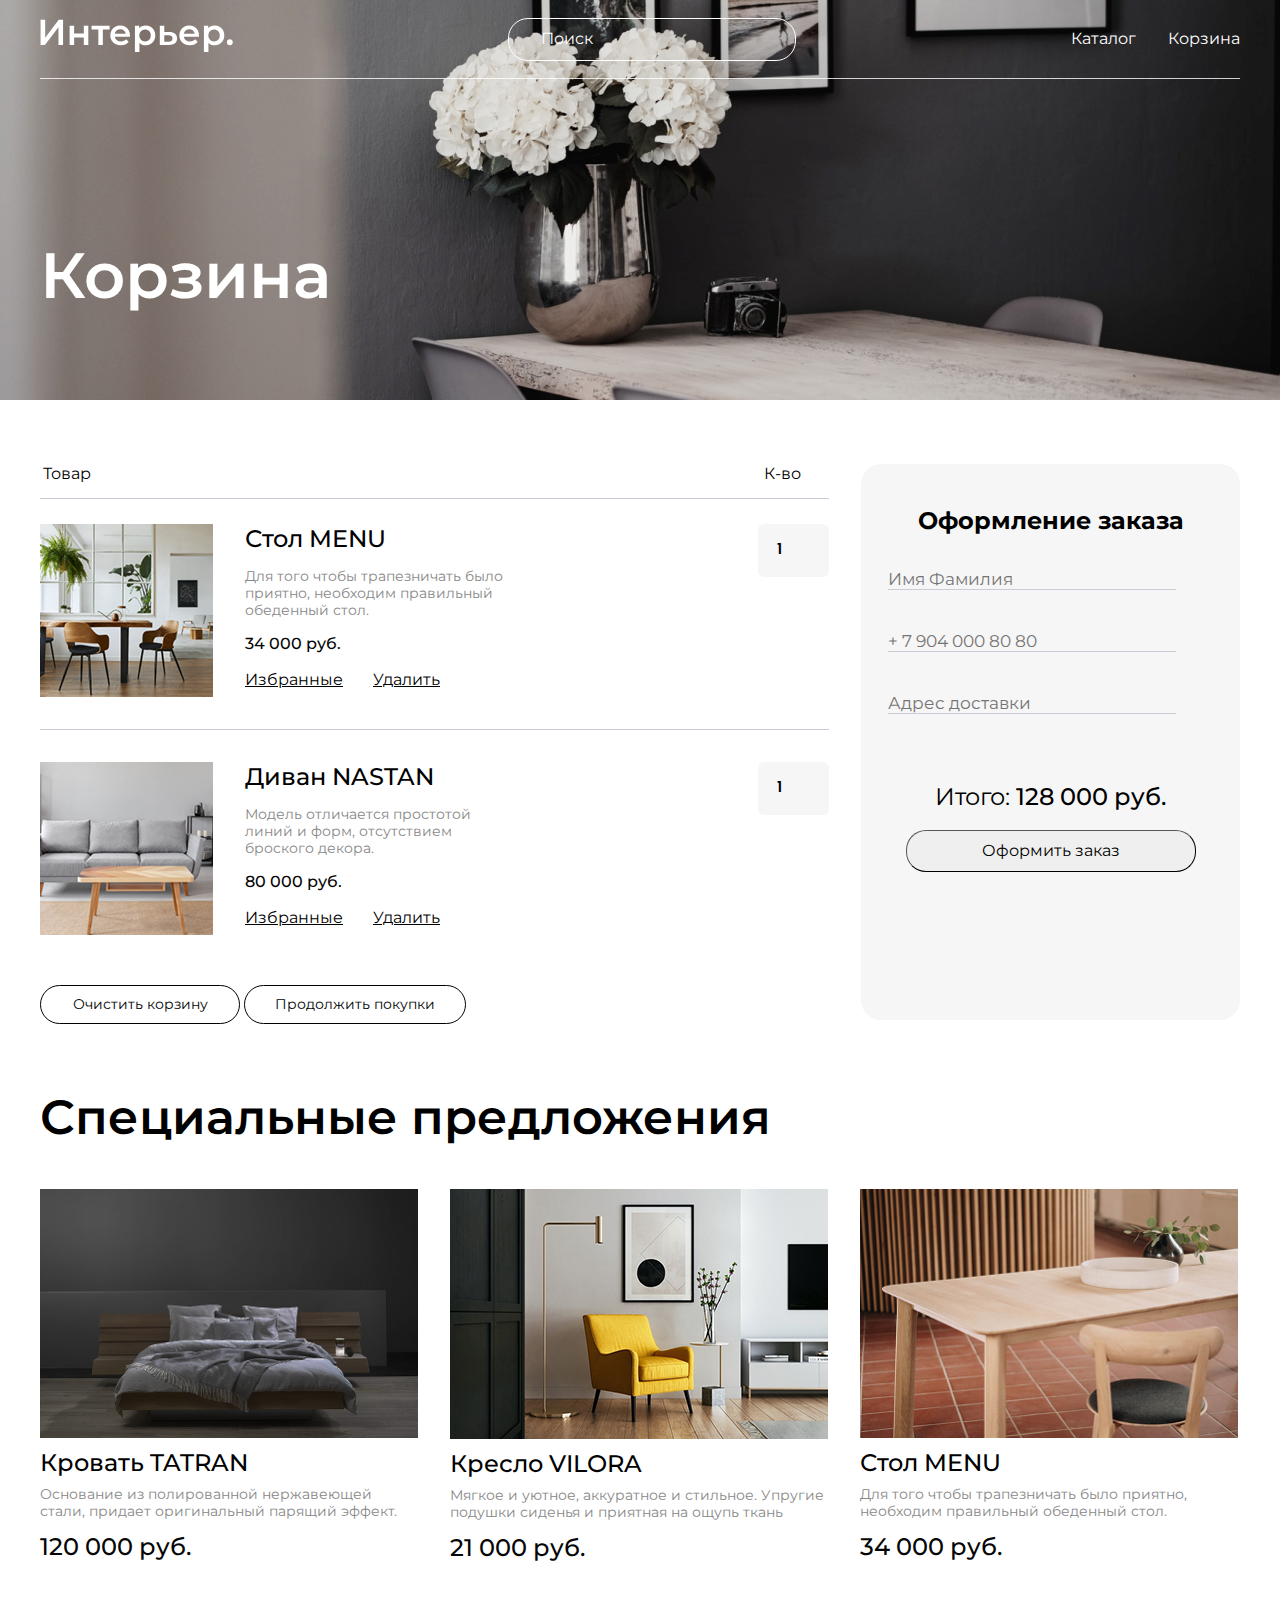
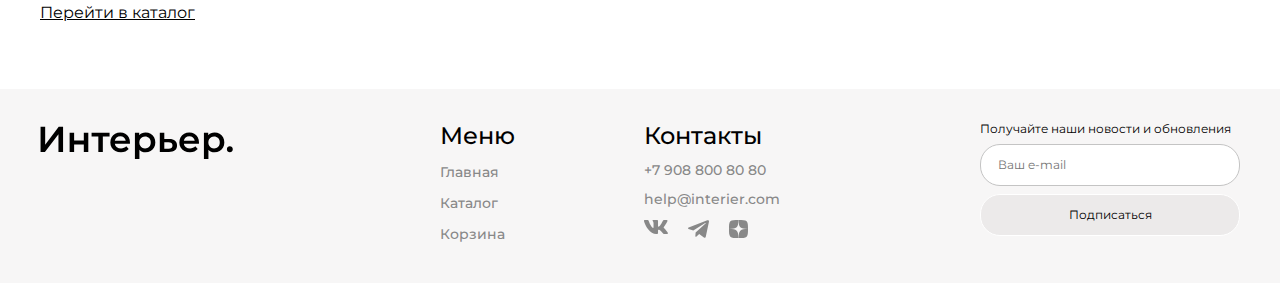
==== commit 7720521d: "обернула название страницы в секцию и заменила картинки в корзине" ====
--- a/cart.html
+++ b/cart.html
@@ -59,7 +59,9 @@
             </div>
 
         </header>
-        <h1 class="top__title top__title-big">Корзина</h1>
+        <section class="top__content ">
+            <h1 class="top__title top__title-big">Корзина</h1>
+        </section>
     </div>
 
     <main class="center">
@@ -71,7 +73,7 @@
                 </article>
                 <article class="cart cart-pading cart-border">
                     <div class="cart__left">
-                        <img class="cart__left_img" src="./img/product_006.jpg" alt="Стол MENU">
+                        <img class="cart__img" src="./img/cart1.jpg" alt="Стол MENU">
                         <div class="cart__info">
                             <a class="cart__name" href="product.html">Стол MENU</a>
                             <p class="cart__text">
@@ -89,7 +91,7 @@
                 </article>
                 <article class="cart cart-pading cart-border cart-2">
                     <div class="cart__left">
-                        <img class="cart__left_img" src="./img/product_009.jpg" alt="Диван NASTAN">
+                        <img class="cart__img" src="./img/cart2.jpg" alt="Диван NASTAN">
                         <div class="cart__info">
                             <a class="cart__name" href="product.html">Диван NASTAN</a>
                             <p class="cart__text">
